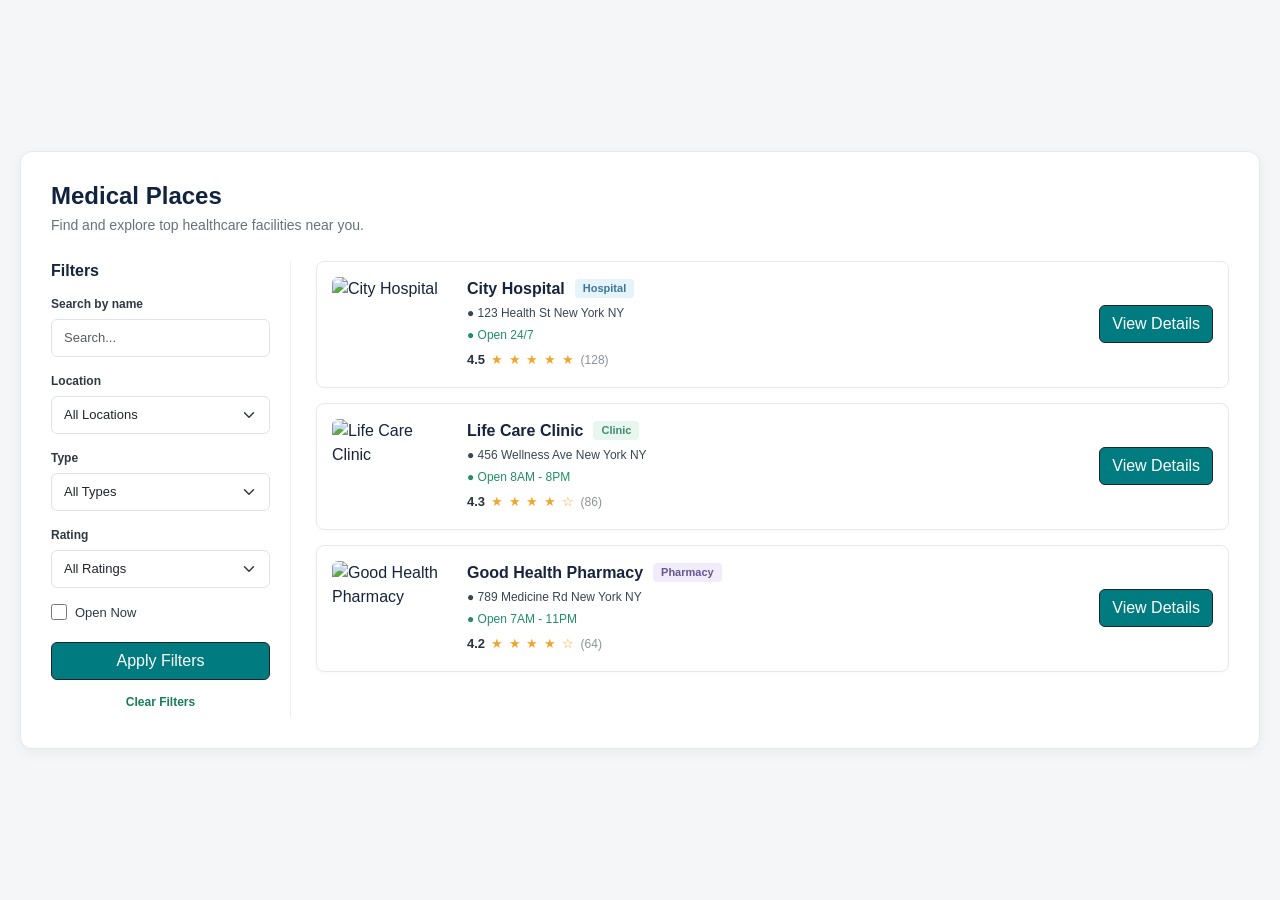
==== index.html @ 991e7ef9 "rename Pro.html to index.html" ====
<!DOCTYPE html>
<html lang="en">
<head>
    <meta charset="UTF-8">
    <meta name="viewport" content="width=device-width, initial-scale=1.0">
    <title>Medical Places</title>
    <link href="https://cdn.jsdelivr.net/npm/bootstrap@5.3.3/dist/css/bootstrap.min.css" rel="stylesheet">
    <link rel="stylesheet" href="Pro.css">
</head>
<body>

<div class="page-wrapper">
    <div class="medical-card">

        <div class="top-section">
            <div>
                <h1>Medical Places</h1>
                <p>Find and explore top healthcare facilities near you.</p>
            </div>
        </div>

        <div class="content-row">

            <aside class="filters">
                <h2>Filters</h2>

                <label for="searchInput">Search by name</label>
                <input id="searchInput" type="text" class="form-control" placeholder="Search...">

                <label for="locationSelect">Location</label>
                <select id="locationSelect" class="form-select">
                    <option value="all">All Locations</option>
                    <option value="health">Health St</option>
                    <option value="wellness">Wellness Ave</option>
                    <option value="medicine">Medicine Rd</option>
                </select>

                <label for="typeSelect">Type</label>
                <select id="typeSelect" class="form-select">
                    <option value="all">All Types</option>
                    <option value="Hospital">Hospital</option>
                    <option value="Clinic">Clinic</option>
                    <option value="Pharmacy">Pharmacy</option>
                </select>

                <label for="ratingSelect">Rating</label>
                <select id="ratingSelect" class="form-select">
                    <option value="0">All Ratings</option>
                    <option value="4.5">4.5+</option>
                    <option value="4.3">4.3+</option>
                    <option value="4.2">4.2+</option>
                </select>

                <div class="open-check">
                    <input id="openNow" type="checkbox">
                    <label for="openNow">Open Now</label>
                </div>

                <button id="applyBtn" class="btn btn-dark w-100 bb">Apply Filters</button>
                <button id="clearBtn" class="btn clear-btn w-100">Clear Filters</button>
            </aside>

            <main class="places" id="placesContainer">

                <article class="place" data-name="City Hospital" data-type="Hospital"
                         data-location="health" data-rating="4.5" data-open="true">
                    <img src="https://images.unsplash.com/photo-1587351021759-3e566b6af7cc?q=80&w=300" alt="City Hospital">

                    <div class="place-info">
                        <div class="title-line">
                            <h3>City Hospital</h3>
                            <span class="badge hospital">Hospital</span>
                        </div>

                        <p class="address">● 123 Health St New York NY</p>
                        <p class="open">● Open 24/7</p>

                        <div class="rating">
                            <strong>4.5</strong>
                            <span>★ ★ ★ ★ ★</span>
                            <small>(128)</small>
                        </div>
                    </div>

                    <button class="btn btn-dark bb">View Details</button>
                </article>

                <article class="place" data-name="Life Care Clinic" data-type="Clinic"
                         data-location="wellness" data-rating="4.3" data-open="true">
                    <img src="https://images.unsplash.com/photo-1519494026892-80bbd2d6fd0d?q=80&w=300" alt="Life Care Clinic">

                    <div class="place-info">
                        <div class="title-line">
                            <h3>Life Care Clinic</h3>
                            <span class="badge clinic">Clinic</span>
                        </div>

                        <p class="address">● 456 Wellness Ave New York NY</p>
                        <p class="open">● Open 8AM - 8PM</p>

                        <div class="rating">
                            <strong>4.3</strong>
                            <span>★ ★ ★ ★ ☆</span>
                            <small>(86)</small>
                        </div>
                    </div>

                    <button class="btn btn-dark bb">View Details</button>
                </article>

                <article class="place" data-name="Good Health Pharmacy" data-type="Pharmacy"
                         data-location="medicine" data-rating="4.2" data-open="true">
                    <img src="https://images.unsplash.com/photo-1586015555751-63bb77f4322a?q=80&w=300" alt="Good Health Pharmacy">

                    <div class="place-info">
                        <div class="title-line">
                            <h3>Good Health Pharmacy</h3>
                            <span class="badge pharmacy">Pharmacy</span>
                        </div>

                        <p class="address">● 789 Medicine Rd New York NY</p>
                        <p class="open">● Open 7AM - 11PM</p>

                        <div class="rating">
                            <strong>4.2</strong>
                            <span>★ ★ ★ ★ ☆</span>
                            <small>(64)</small>
                        </div>
                    </div>

                    <button class="btn btn-dark bb">View Details</button>
                </article>

            </main>
        </div>
    </div>
</div>

<script src="https://cdn.jsdelivr.net/npm/bootstrap@5.3.3/dist/js/bootstrap.bundle.min.js"></script>
<script src="Pro.js"></script>
</body>
</html>
---- Pro.css ----
* {
    box-sizing: border-box;
}

body {
    margin: 0;
    background: #f4f6f8;
    font-family: Arial, sans-serif;
    color: #15253d;
    min-height: 100vh;
    display: flex;
    align-items: center;
    justify-content: center;
}

.page-wrapper {
    width: 100%;
    max-width: 2500px;
    padding: 20px;
}

.medical-card {
    width: 100%;
    background: #ffffff;
    border: 1px solid #e6e9ec;
    border-radius: 12px;
    padding: 30px;
    box-shadow: 0 4px 12px rgba(0, 0, 0, 0.05);
}

.top-section {
    display: flex;
    justify-content: space-between;
    align-items: center;
    margin-bottom: 25px;
    flex-wrap: wrap;
    gap: 15px;
}

.top-section h1 {
    margin: 0;
    font-size: 24px;
    font-weight: 700;
    color: #10233f;
}

.top-section p {
    margin: 4px 0 0;
    font-size: 14px;
    color: #68717c;
}

.form-select {
    width: 140px;
    height: 38px;
    font-size: 13px;
    border-color: #e1e4e7;
    border-radius: 6px;
}

.content-row {
    display: flex;
    gap: 25px;
}

.filters {
    width: 240px;
    flex-shrink: 0;
    border-right: 1px solid #edf0f2;
    padding-right: 20px;
}

.filters h2 {
    font-size: 16px;
    margin: 0 0 15px;
    font-weight: 700;
}

.filters label {
    display: block;
    font-size: 12px;
    font-weight: 600;
    margin-bottom: 6px;
    color: #303943;
}

.filters .form-control,
.filters .form-select {
    width: 100%;
    height: 38px;
    font-size: 13px;
    margin-bottom: 15px;
    border-color: #dfe3e7;
    border-radius: 6px;
    padding: 6px 12px;
}

.open-check {
    display: flex;
    align-items: center;
    gap: 8px;
    margin: 5px 0 20px;
}

.open-check input {
    width: 16px;
    height: 16px;
    margin: 0;
}

.open-check label {
    margin: 0;
    font-size: 13px;
    font-weight: 500;
}

.apply-btn {
    height: 38px;
    background: #079c9a;
    color: #fff;
    border: none;
    border-radius: 6px;
    font-size: 13px;
    font-weight: 600;
}



.clear-btn {
    height: 32px;
    margin-top: 6px;
    border: none;
    background: transparent;
    color: #177e57;
    font-size: 12px;
    font-weight: 600;
}

.places {
    flex: 1;
    display: flex;
    flex-direction: column;
    gap: 15px;
}

.place {
    border: 1px solid #e6e9ec;
    border-radius: 8px;
    padding: 15px;
    display: flex;
    align-items: center;
    gap: 15px;
    box-shadow: 0 2px 5px rgba(0, 0, 0, 0.02);
}

.place img {
    width: 120px;
    height: 95px;
    flex-shrink: 0;
    object-fit: cover;
    border-radius: 6px;
}

.place-info {
    flex: 1;
    min-width: 0;
}

.title-line {
    display: flex;
    align-items: center;
    gap: 10px;
    margin-bottom: 6px;
    flex-wrap: wrap;
}

.title-line h3 {
    font-size: 16px;
    margin: 0;
    font-weight: 700;
    color: #16253d;
}

.badge {
    font-size: 11px;
    padding: 4px 8px;
    border-radius: 4px;
    font-weight: 600;
}

.hospital {
    background: #e6f3fa;
    color: #39789a;
}

.clinic {
    background: #e7f7f0;
    color: #418a70;
}

.pharmacy {
    background: #f0ecfa;
    color: #655493;
}

.address,
.open {
    margin: 0 0 4px;
    font-size: 12px;
    font-weight: 500;
}

.address {
    color: #384653;
}

.open {
    color: #208f65;
}

.rating {
    display: flex;
    align-items: center;
    gap: 6px;
    margin-top: 6px;
}

.rating strong {
    color: #263340;
    font-size: 13px;
}

.rating span {
    color: #efa62d;
    letter-spacing: 1px;
    font-size: 13px;
}

.rating small {
    color: #8c9298;
    font-size: 12px;
}

.view-btn {
    width: 100px;
    height: 36px;
    flex-shrink: 0;
    border: 0;
    border-radius: 6px;
    background: #079c9a;
    color: white;
    font-size: 12px;
    font-weight: 600;
}

.place.hidden {
    display: none;
}
@media (max-width: 992px) {
    .page-wrapper {
        padding: 10px;
    }
    
    .medical-card {
        padding: 20px;
    }
}

@media (max-width: 768px) {
    .content-row {
        flex-direction: column;
    }

    .filters {
        width: 100%;
        border-right: 0;
        border-bottom: 1px solid #edf0f2;
        padding-right: 0;
        padding-bottom: 20px;
    }

    .place {
        flex-direction: column;
        align-items: flex-start;
    }

    .place img {
        width: 100%;
        height: 160px;
    }

    .view-btn {
        width: 100%;
        margin-top: 10px;
    }
}

@media (max-width: 480px) {
    .top-section {
        flex-direction: column;
        align-items: flex-start;
    }

    .form-select {
        flex: 1;
    }
}
.bb{

    background-color: #007C81;
    color: #FFFFFF;





}
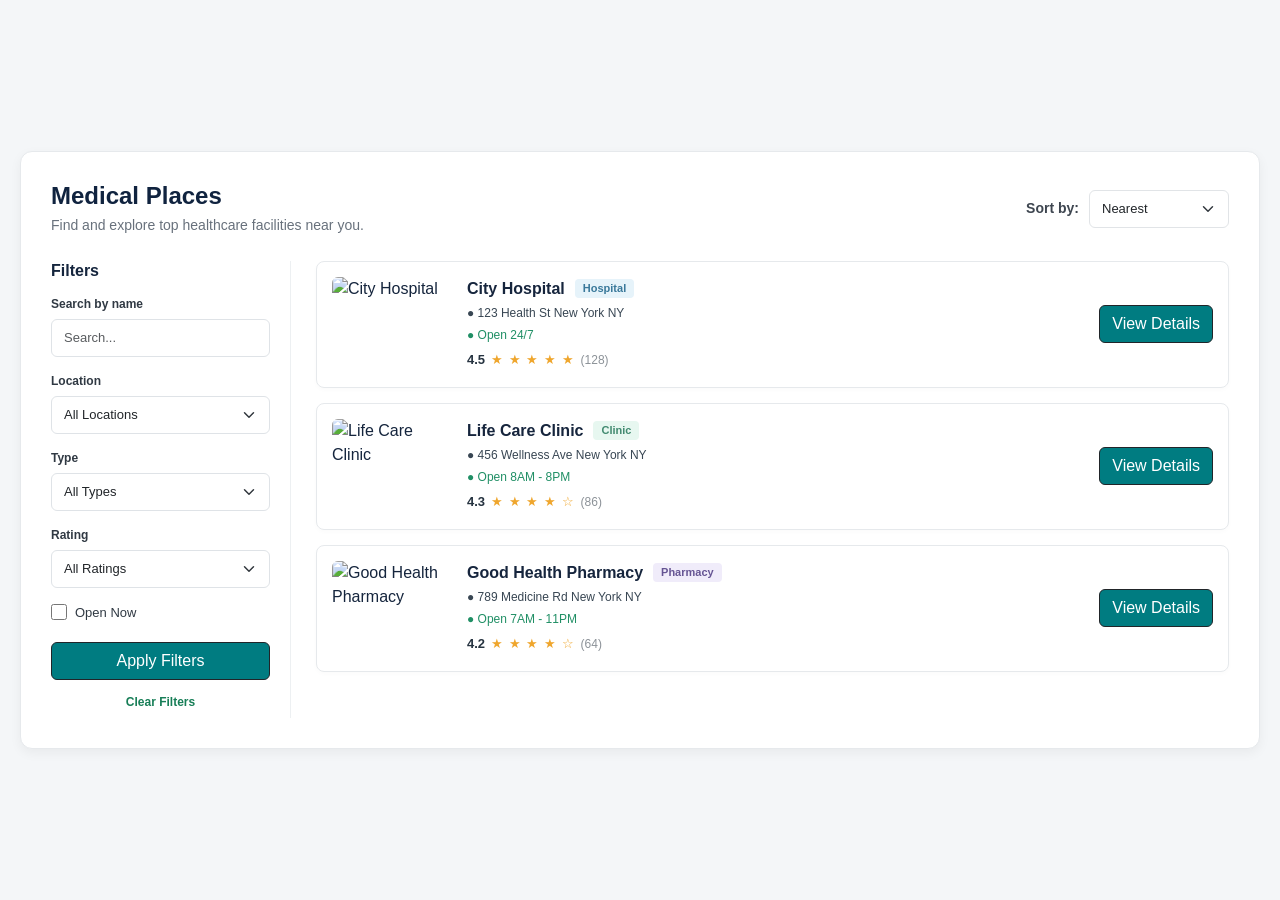
==== commit 85a46dcf: "ubdate" ====
--- a/index.html
+++ b/index.html
@@ -5,7 +5,7 @@
     <meta name="viewport" content="width=device-width, initial-scale=1.0">
     <title>Medical Places</title>
     <link href="https://cdn.jsdelivr.net/npm/bootstrap@5.3.3/dist/css/bootstrap.min.css" rel="stylesheet">
-    <link rel="stylesheet" href="Pro.css">
+    <link rel="stylesheet" href="style.css">
 </head>
 <body>
 
@@ -16,6 +16,14 @@
             <div>
                 <h1>Medical Places</h1>
                 <p>Find and explore top healthcare facilities near you.</p>
+            </div>
+            <div class="sort-box">
+                <span>Sort by:</span>
+                <select id="sortSelect" class="form-select">
+                    <option value="nearest">Nearest</option>
+                    <option value="rating">Highest Rating</option>
+                    <option value="name">Name</option>
+                </select>
             </div>
         </div>
 
@@ -137,6 +145,6 @@
 </div>
 
 <script src="https://cdn.jsdelivr.net/npm/bootstrap@5.3.3/dist/js/bootstrap.bundle.min.js"></script>
-<script src="Pro.js"></script>
+<script src="script.js"></script>
 </body>
 </html>
--- a/style.css
+++ b/style.css
@@ -0,0 +1,327 @@
+* {
+    box-sizing: border-box;
+}
+
+body {
+    margin: 0;
+    background: #f4f6f8;
+    font-family: Arial, sans-serif;
+    color: #15253d;
+    min-height: 100vh;
+    display: flex;
+    align-items: center;
+    justify-content: center;
+}
+
+.page-wrapper {
+    width: 100%;
+    max-width: 2500px;
+    padding: 20px;
+}
+
+.medical-card {
+    width: 100%;
+    background: #ffffff;
+    border: 1px solid #e6e9ec;
+    border-radius: 12px;
+    padding: 30px;
+    box-shadow: 0 4px 12px rgba(0, 0, 0, 0.05);
+}
+
+.top-section {
+    display: flex;
+    justify-content: space-between;
+    align-items: center;
+    margin-bottom: 25px;
+    flex-wrap: wrap;
+    gap: 15px;
+}
+
+.top-section h1 {
+    margin: 0;
+    font-size: 24px;
+    font-weight: 700;
+    color: #10233f;
+}
+
+.top-section p {
+    margin: 4px 0 0;
+    font-size: 14px;
+    color: #68717c;
+}
+.sort-box {
+    display: flex;
+    align-items: center;
+    gap: 10px;
+}
+
+.sort-box span {
+    font-size: 14px;
+    font-weight: 600;
+    color: #3e4650;
+}
+.sort-box .form-select {
+    width: 140px;
+    height: 38px;
+    font-size: 13px;
+    border-color: #e1e4e7;
+    border-radius: 6px;
+}
+
+.content-row {
+    display: flex;
+    gap: 25px;
+}
+
+.filters {
+    width: 240px;
+    flex-shrink: 0;
+    border-right: 1px solid #edf0f2;
+    padding-right: 20px;
+}
+
+.filters h2 {
+    font-size: 16px;
+    margin: 0 0 15px;
+    font-weight: 700;
+}
+
+.filters label {
+    display: block;
+    font-size: 12px;
+    font-weight: 600;
+    margin-bottom: 6px;
+    color: #303943;
+}
+
+.filters .form-control,
+.filters .form-select {
+    width: 100%;
+    height: 38px;
+    font-size: 13px;
+    margin-bottom: 15px;
+    border-color: #dfe3e7;
+    border-radius: 6px;
+    padding: 6px 12px;
+}
+
+.open-check {
+    display: flex;
+    align-items: center;
+    gap: 8px;
+    margin: 5px 0 20px;
+}
+
+.open-check input {
+    width: 16px;
+    height: 16px;
+    margin: 0;
+}
+
+.open-check label {
+    margin: 0;
+    font-size: 13px;
+    font-weight: 500;
+}
+
+.apply-btn {
+    height: 38px;
+    background: #079c9a;
+    color: #fff;
+    border: none;
+    border-radius: 6px;
+    font-size: 13px;
+    font-weight: 600;
+}
+
+
+
+.clear-btn {
+    height: 32px;
+    margin-top: 6px;
+    border: none;
+    background: transparent;
+    color: #177e57;
+    font-size: 12px;
+    font-weight: 600;
+}
+
+.places {
+    flex: 1;
+    display: flex;
+    flex-direction: column;
+    gap: 15px;
+}
+
+.place {
+    border: 1px solid #e6e9ec;
+    border-radius: 8px;
+    padding: 15px;
+    display: flex;
+    align-items: center;
+    gap: 15px;
+    box-shadow: 0 2px 5px rgba(0, 0, 0, 0.02);
+}
+
+.place img {
+    width: 120px;
+    height: 95px;
+    flex-shrink: 0;
+    object-fit: cover;
+    border-radius: 6px;
+}
+
+.place-info {
+    flex: 1;
+    min-width: 0;
+}
+
+.title-line {
+    display: flex;
+    align-items: center;
+    gap: 10px;
+    margin-bottom: 6px;
+    flex-wrap: wrap;
+}
+
+.title-line h3 {
+    font-size: 16px;
+    margin: 0;
+    font-weight: 700;
+    color: #16253d;
+}
+
+.badge {
+    font-size: 11px;
+    padding: 4px 8px;
+    border-radius: 4px;
+    font-weight: 600;
+}
+
+.hospital {
+    background: #e6f3fa;
+    color: #39789a;
+}
+
+.clinic {
+    background: #e7f7f0;
+    color: #418a70;
+}
+
+.pharmacy {
+    background: #f0ecfa;
+    color: #655493;
+}
+
+.address,
+.open {
+    margin: 0 0 4px;
+    font-size: 12px;
+    font-weight: 500;
+}
+
+.address {
+    color: #384653;
+}
+
+.open {
+    color: #208f65;
+}
+
+.rating {
+    display: flex;
+    align-items: center;
+    gap: 6px;
+    margin-top: 6px;
+}
+
+.rating strong {
+    color: #263340;
+    font-size: 13px;
+}
+
+.rating span {
+    color: #efa62d;
+    letter-spacing: 1px;
+    font-size: 13px;
+}
+
+.rating small {
+    color: #8c9298;
+    font-size: 12px;
+}
+
+.view-btn {
+    width: 100px;
+    height: 36px;
+    flex-shrink: 0;
+    border: 0;
+    border-radius: 6px;
+    background: #079c9a;
+    color: white;
+    font-size: 12px;
+    font-weight: 600;
+}
+
+.place.hidden {
+    display: none;
+}
+@media (max-width: 992px) {
+    .page-wrapper {
+        padding: 10px;
+    }
+    
+    .medical-card {
+        padding: 20px;
+    }
+}
+
+@media (max-width: 768px) {
+    .content-row {
+        flex-direction: column;
+    }
+
+    .filters {
+        width: 100%;
+        border-right: 0;
+        border-bottom: 1px solid #edf0f2;
+        padding-right: 0;
+        padding-bottom: 20px;
+    }
+
+    .place {
+        flex-direction: column;
+        align-items: flex-start;
+    }
+
+    .place img {
+        width: 100%;
+        height: 160px;
+    }
+
+    .view-btn {
+        width: 100%;
+        margin-top: 10px;
+    }
+}
+
+@media (max-width: 480px) {
+    .top-section {
+        flex-direction: column;
+        align-items: flex-start;
+    }
+
+    .form-select {
+        flex: 1;
+    }
+}
+.bb{
+
+    background-color: #007C81;
+    color: #FFFFFF;
+
+
+
+
+
+}
